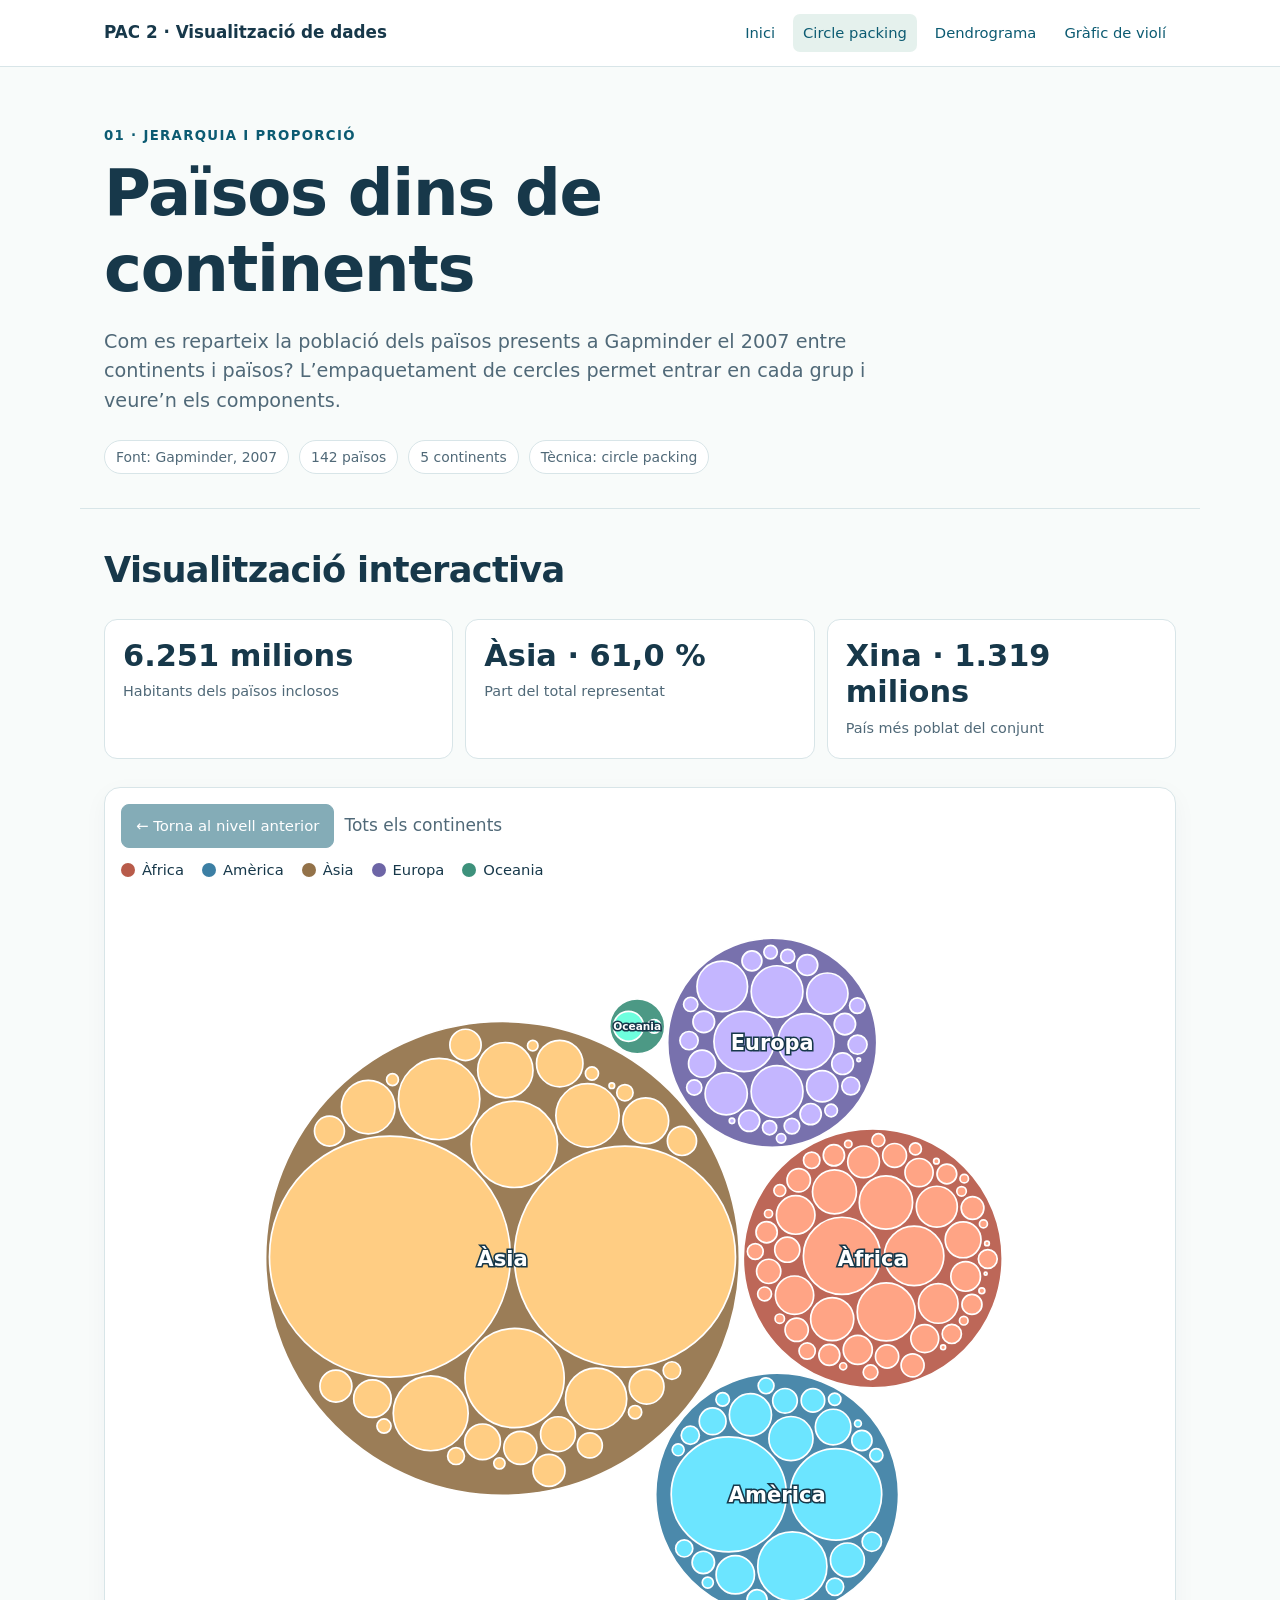
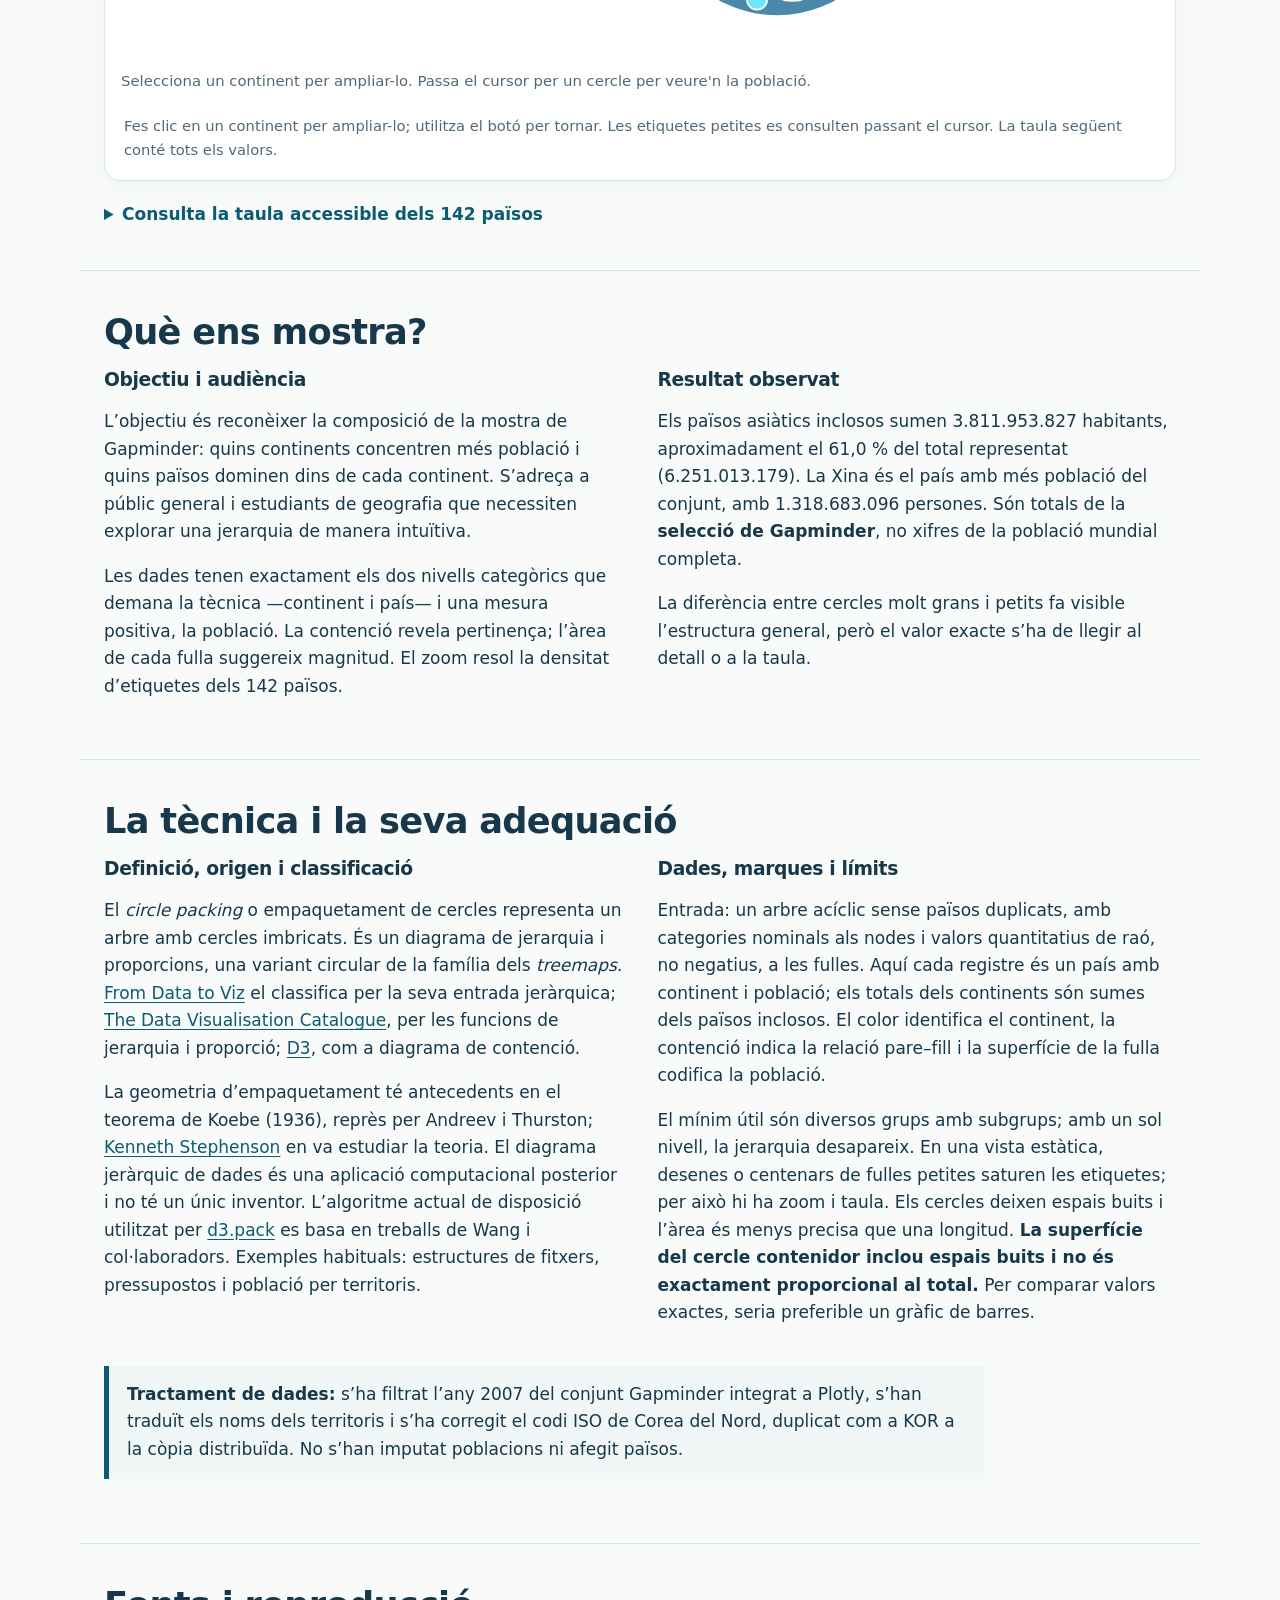
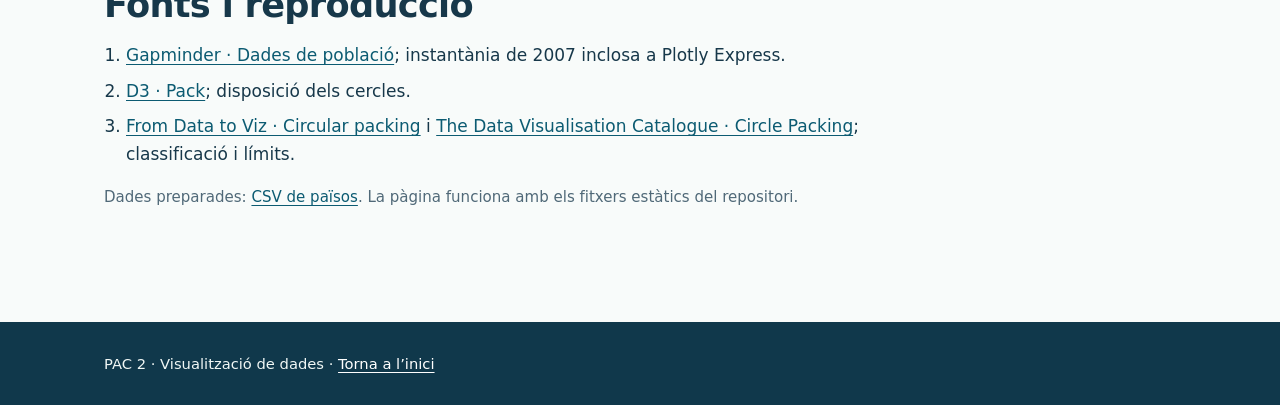
==== circle_packing.html @ 765f24be "codi html + grafics" ====
<!doctype html>
<html lang="ca">
<head>
  <meta charset="utf-8"><meta name="viewport" content="width=device-width, initial-scale=1">
  <meta name="description" content="Circle packing interactiu de la població de 142 països de Gapminder el 2007, amb teoria i interpretació.">
  <title>Circle packing · PAC 2</title><link rel="stylesheet" href="assets/site.css">
</head>
<body>
  <a class="skip" href="#contingut">Ves al contingut</a>
  <header class="site-header"><div class="header-inner"><a class="brand" href="index.html">PAC 2 · Visualització de dades</a><nav class="top-nav" aria-label="Navegació principal"><a href="index.html">Inici</a><a href="circle_packing.html" aria-current="page">Circle packing</a><a href="dendrogram.html">Dendrograma</a><a href="violin_plot.html">Gràfic de violí</a></nav></div></header>
  <main id="contingut">
    <div class="container hero"><p class="eyebrow">01 · Jerarquia i proporció</p><h1>Països dins de continents</h1><p class="lede">Com es reparteix la població dels països presents a Gapminder el 2007 entre continents i països? L’empaquetament de cercles permet entrar en cada grup i veure’n els components.</p><ul class="meta-list"><li>Font: Gapminder, 2007</li><li>142 països</li><li>5 continents</li><li>Tècnica: circle packing</li></ul></div>
    <section class="container section" aria-labelledby="grafica"><h2 id="grafica">Visualització interactiva</h2>
      <div class="stat-grid"><div class="stat"><strong>6.251 milions</strong><span>Habitants dels països inclosos</span></div><div class="stat"><strong>Àsia · 61,0 %</strong><span>Part del total representat</span></div><div class="stat"><strong>Xina · 1.319 milions</strong><span>País més poblat del conjunt</span></div></div>
      <div class="chart-panel">
        <div class="circle-controls"><button id="circle-back" type="button" disabled>← Torna al nivell anterior</button><span id="circle-breadcrumb" aria-live="polite">Tots els continents</span></div>
        <ul class="legend" aria-label="Colors dels continents"><li><span class="swatch" style="background:#b85b4a"></span>Àfrica</li><li><span class="swatch" style="background:#3c7fa4"></span>Amèrica</li><li><span class="swatch" style="background:#937249"></span>Àsia</li><li><span class="swatch" style="background:#6d65a6"></span>Europa</li><li><span class="swatch" style="background:#3d917b"></span>Oceania</li></ul>
        <svg id="circle-chart" role="group" aria-label="Cercles imbricats amb cinc continents i 142 països; la superfície dels cercles de país representa la població el 2007."></svg>
        <div id="circle-tooltip" role="status" aria-live="polite">S’estan carregant les dades.</div>
        <p class="chart-caption">Fes clic en un continent per ampliar-lo; utilitza el botó per tornar. Les etiquetes petites es consulten passant el cursor. La taula següent conté tots els valors.</p>
      </div>
      <details><summary>Consulta la taula accessible dels 142 països</summary><div class="table-wrap"><table id="circle-table"><thead><tr><th>País</th><th>Continent</th><th>Població (persones)</th></tr></thead><tbody id="circle-table-body"></tbody></table></div></details>
    </section>
    <section class="container section" aria-labelledby="lectura"><h2 id="lectura">Què ens mostra?</h2><div class="two-col"><div><h3>Objectiu i audiència</h3><p>L’objectiu és reconèixer la composició de la mostra de Gapminder: quins continents concentren més població i quins països dominen dins de cada continent. S’adreça a públic general i estudiants de geografia que necessiten explorar una jerarquia de manera intuïtiva.</p><p>Les dades tenen exactament els dos nivells categòrics que demana la tècnica —continent i país— i una mesura positiva, la població. La contenció revela pertinença; l’àrea de cada fulla suggereix magnitud. El zoom resol la densitat d’etiquetes dels 142 països.</p></div><div><h3>Resultat observat</h3><p>Els països asiàtics inclosos sumen 3.811.953.827 habitants, aproximadament el 61,0 % del total representat (6.251.013.179). La Xina és el país amb més població del conjunt, amb 1.318.683.096 persones. Són totals de la <strong>selecció de Gapminder</strong>, no xifres de la població mundial completa.</p><p>La diferència entre cercles molt grans i petits fa visible l’estructura general, però el valor exacte s’ha de llegir al detall o a la taula.</p></div></div></section>
    <section class="container section" aria-labelledby="teoria"><h2 id="teoria">La tècnica i la seva adequació</h2>
      <div class="two-col"><div><h3>Definició, origen i classificació</h3><p>El <em>circle packing</em> o empaquetament de cercles representa un arbre amb cercles imbricats. És un diagrama de jerarquia i proporcions, una variant circular de la família dels <em>treemaps</em>. <a href="https://www.data-to-viz.com/graph/circularpacking.html">From Data to Viz</a> el classifica per la seva entrada jeràrquica; <a href="https://datavizcatalogue.com/methods/circle_packing.html">The Data Visualisation Catalogue</a>, per les funcions de jerarquia i proporció; <a href="https://d3js.org/d3-hierarchy">D3</a>, com a diagrama de contenció.</p><p>La geometria d’empaquetament té antecedents en el teorema de Koebe (1936), reprès per Andreev i Thurston; <a href="https://www.circlepack.com/">Kenneth Stephenson</a> en va estudiar la teoria. El diagrama jeràrquic de dades és una aplicació computacional posterior i no té un únic inventor. L’algoritme actual de disposició utilitzat per <a href="https://d3js.org/d3-hierarchy/pack">d3.pack</a> es basa en treballs de Wang i col·laboradors. Exemples habituals: estructures de fitxers, pressupostos i població per territoris.</p></div><div><h3>Dades, marques i límits</h3><p>Entrada: un arbre acíclic sense països duplicats, amb categories nominals als nodes i valors quantitatius de raó, no negatius, a les fulles. Aquí cada registre és un país amb continent i població; els totals dels continents són sumes dels països inclosos. El color identifica el continent, la contenció indica la relació pare–fill i la superfície de la fulla codifica la població.</p><p>El mínim útil són diversos grups amb subgrups; amb un sol nivell, la jerarquia desapareix. En una vista estàtica, desenes o centenars de fulles petites saturen les etiquetes; per això hi ha zoom i taula. Els cercles deixen espais buits i l’àrea és menys precisa que una longitud. <strong>La superfície del cercle contenidor inclou espais buits i no és exactament proporcional al total.</strong> Per comparar valors exactes, seria preferible un gràfic de barres.</p></div></div>
      <div class="callout"><p><strong>Tractament de dades:</strong> s’ha filtrat l’any 2007 del conjunt Gapminder integrat a Plotly, s’han traduït els noms dels territoris i s’ha corregit el codi ISO de Corea del Nord, duplicat com a KOR a la còpia distribuïda. No s’han imputat poblacions ni afegit països.</p></div>
    </section>
    <section class="container section" aria-labelledby="fonts"><h2 id="fonts">Fonts i reproducció</h2><ol class="refs"><li><a href="https://www.gapminder.org/data/">Gapminder · Dades de població</a>; instantània de 2007 inclosa a Plotly Express.</li><li><a href="https://d3js.org/d3-hierarchy/pack">D3 · Pack</a>; disposició dels cercles.</li><li><a href="https://www.data-to-viz.com/graph/circularpacking.html">From Data to Viz · Circular packing</a> i <a href="https://datavizcatalogue.com/methods/circle_packing.html">The Data Visualisation Catalogue · Circle Packing</a>; classificació i límits.</li></ol><p class="note">Dades preparades: <a href="data/circle.csv">CSV de països</a>. La pàgina funciona amb els fitxers estàtics del repositori.</p></section>
  </main>
  <footer class="site-footer"><div class="container">PAC 2 · Visualització de dades · <a href="index.html">Torna a l’inici</a></div></footer>
  <script src="assets/d3.v7.min.js"></script><script src="assets/circle-data.js"></script><script src="assets/circle.js"></script>
</body>
</html>
---- assets/site.css ----
:root {
  color-scheme: light;
  --ink: #17384a;
  --muted: #506978;
  --brand: #0c5b72;
  --line: #d8e5e8;
  --wash: #f1f7f6;
  --paper: #ffffff;
  --accent: #e5f1ed;
}
* { box-sizing: border-box; }
html { scroll-behavior: smooth; }
body { margin: 0; background: #f8fbfa; color: var(--ink); font: 17px/1.62 system-ui, -apple-system, "Segoe UI", sans-serif; }
a { color: var(--brand); text-underline-offset: .18em; }
a:hover { color: #073b4d; }
a:focus-visible, button:focus-visible, circle:focus-visible, summary:focus-visible { outline: 3px solid #d27634; outline-offset: 3px; }
.skip { position: absolute; left: -999px; top: 8px; z-index: 10; background: white; padding: 9px 13px; }
.skip:focus { left: 8px; }
.site-header { border-bottom: 1px solid var(--line); background: white; }
.header-inner, .container { max-width: 1120px; margin: auto; padding-left: 24px; padding-right: 24px; }
.header-inner { display: flex; align-items: center; justify-content: space-between; gap: 18px; padding-top: 14px; padding-bottom: 14px; }
.brand { font-weight: 800; font-size: 1.05rem; color: var(--ink); text-decoration: none; }
.top-nav { display: flex; flex-wrap: wrap; gap: 8px; }
.top-nav a { display: inline-block; padding: 7px 10px; border-radius: 7px; font-size: .92rem; text-decoration: none; }
.top-nav a[aria-current="page"], .top-nav a:hover { background: var(--accent); }
main { min-height: 65vh; }
.hero { padding-top: 58px; padding-bottom: 34px; }
.eyebrow { margin: 0 0 10px; color: var(--brand); font-size: .83rem; font-weight: 800; letter-spacing: .1em; text-transform: uppercase; }
h1, h2, h3 { line-height: 1.18; letter-spacing: -.02em; }
h1 { margin: 0 0 18px; font-size: clamp(2.2rem, 5vw, 4rem); max-width: 850px; }
h2 { font-size: clamp(1.55rem, 3vw, 2.2rem); margin: 0 0 16px; }
h3 { font-size: 1.17rem; margin: 0 0 8px; }
.lede { max-width: 840px; color: var(--muted); font-size: 1.2rem; line-height: 1.55; }
.meta-list { display: flex; flex-wrap: wrap; gap: 10px; padding: 0; margin: 24px 0 0; list-style: none; }
.meta-list li, .pill { display: inline-block; padding: 5px 11px; border: 1px solid var(--line); border-radius: 100px; background: white; color: var(--muted); font-size: .87rem; }
.section { padding-top: 40px; padding-bottom: 42px; border-top: 1px solid var(--line); }
.section > p, .section > ul, .section > ol { max-width: 850px; }
.cards { display: grid; grid-template-columns: repeat(3, minmax(0, 1fr)); gap: 17px; }
.card { display: flex; flex-direction: column; gap: 8px; padding: 23px; border: 1px solid var(--line); border-radius: 16px; background: white; box-shadow: 0 7px 24px #14384a0a; }
.card .number { color: var(--brand); font-weight: 800; }
.card h2 { font-size: 1.45rem; margin: 0; }
.card p { margin: 0 0 10px; color: var(--muted); }
.card a:last-child { margin-top: auto; font-weight: 700; }
.callout { max-width: 880px; border-left: 5px solid var(--brand); padding: 15px 18px; margin: 22px 0; background: var(--wash); }
.callout p { margin: 0; }
.stat-grid { display: grid; grid-template-columns: repeat(3, minmax(0, 1fr)); gap: 12px; margin: 28px 0; }
.stat { border: 1px solid var(--line); background: white; border-radius: 13px; padding: 18px; }
.stat strong { display: block; font-size: clamp(1.35rem, 3vw, 1.9rem); line-height: 1.2; }
.stat span { display: block; color: var(--muted); font-size: .9rem; margin-top: 6px; }
.chart-panel { border: 1px solid var(--line); border-radius: 16px; background: white; padding: 16px; box-shadow: 0 7px 24px #14384a0a; }
.chart-scroll { overflow-x: auto; }
.chart-frame { display: block; border: 0; width: 100%; min-width: 920px; height: 690px; }
.chart-caption { color: var(--muted); font-size: .92rem; margin: 12px 3px 2px; }
.two-col { display: grid; grid-template-columns: repeat(2, minmax(0, 1fr)); gap: 35px; }
.two-col p:first-child, .two-col ul:first-child { margin-top: 0; }
.note { color: var(--muted); font-size: .94rem; }
.refs { padding-left: 22px; }
.refs li { margin-bottom: 8px; }
.circle-controls { display: flex; flex-wrap: wrap; gap: 10px; align-items: center; margin-bottom: 10px; }
button { border: 1px solid var(--brand); border-radius: 8px; background: var(--brand); color: white; padding: 9px 14px; font: inherit; font-size: .93rem; cursor: pointer; }
button:hover { background: #073b4d; }
button:disabled { opacity: .5; cursor: default; }
#circle-breadcrumb { color: var(--muted); }
#circle-chart { width: 100%; max-height: 760px; display: block; }
#circle-tooltip { min-height: 2em; padding: 9px 0; font-size: .93rem; color: var(--muted); }
.legend { display: flex; flex-wrap: wrap; gap: 8px 18px; list-style: none; padding: 0; margin: 6px 0 18px; font-size: .92rem; }
.legend li { display: flex; align-items: center; gap: 7px; }
.swatch { width: 14px; height: 14px; border-radius: 50%; display: inline-block; }
details { max-width: 880px; margin-top: 20px; }
summary { cursor: pointer; color: var(--brand); font-weight: 700; }
.table-wrap { overflow-x: auto; max-height: 480px; overflow-y: auto; margin-top: 12px; border: 1px solid var(--line); }
table { width: 100%; border-collapse: collapse; background: white; }
caption { text-align: left; padding: 12px; color: var(--muted); font-size: .92rem; }
th, td { text-align: left; padding: 8px 12px; border-bottom: 1px solid var(--line); }
th { position: sticky; top: 0; background: var(--wash); }
td:last-child, th:last-child { text-align: right; }
.data-table th:not(:first-child), .data-table td:not(:first-child) { text-align: right; white-space: nowrap; }
.site-footer { background: #10384b; color: #f0f7f5; margin-top: 55px; padding: 30px 0; font-size: .92rem; }
.site-footer a { color: white; }
@media (max-width: 760px) {
  .header-inner { align-items: flex-start; flex-direction: column; }
  .hero { padding-top: 38px; }
  .cards, .stat-grid, .two-col { grid-template-columns: 1fr; }
  .stat-grid { gap: 8px; }
  .container, .header-inner { padding-left: 18px; padding-right: 18px; }
  .section { padding-top: 30px; padding-bottom: 30px; }
}
@media (prefers-reduced-motion: reduce) { html { scroll-behavior: auto; } }
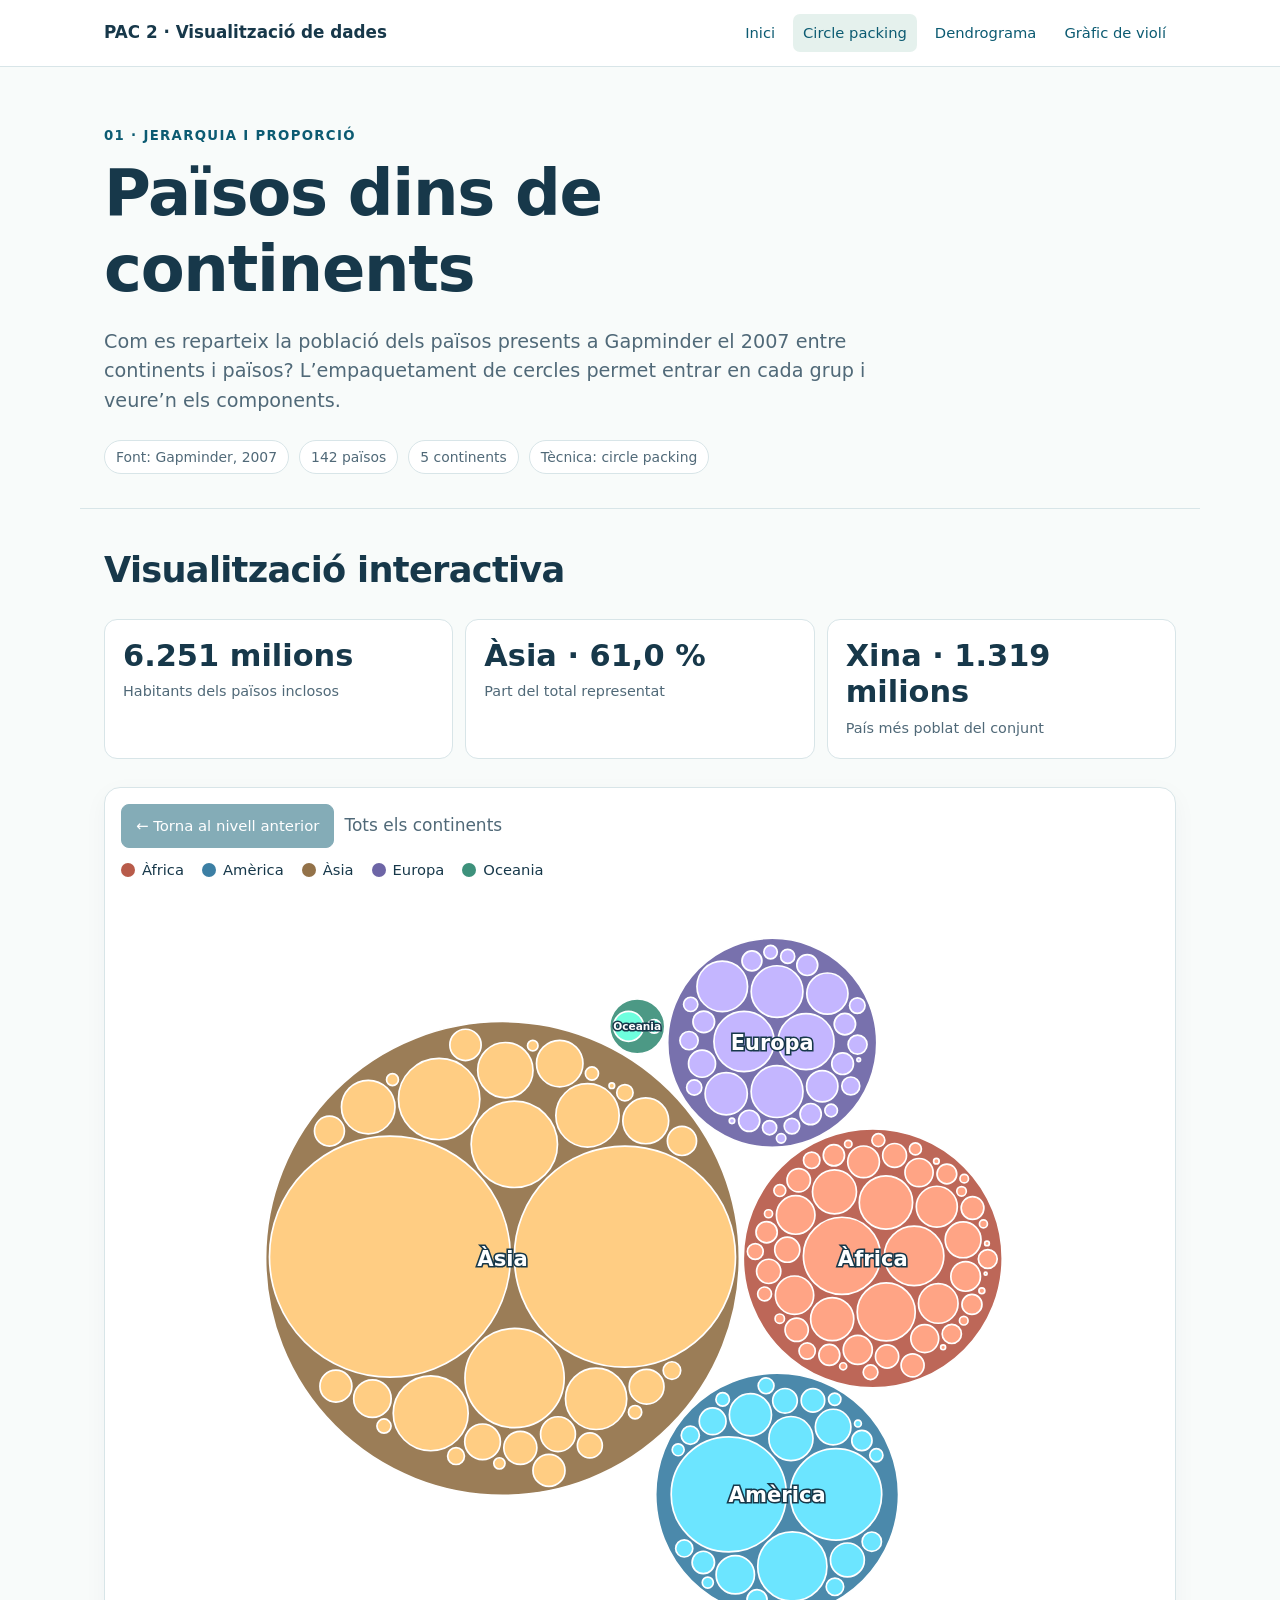
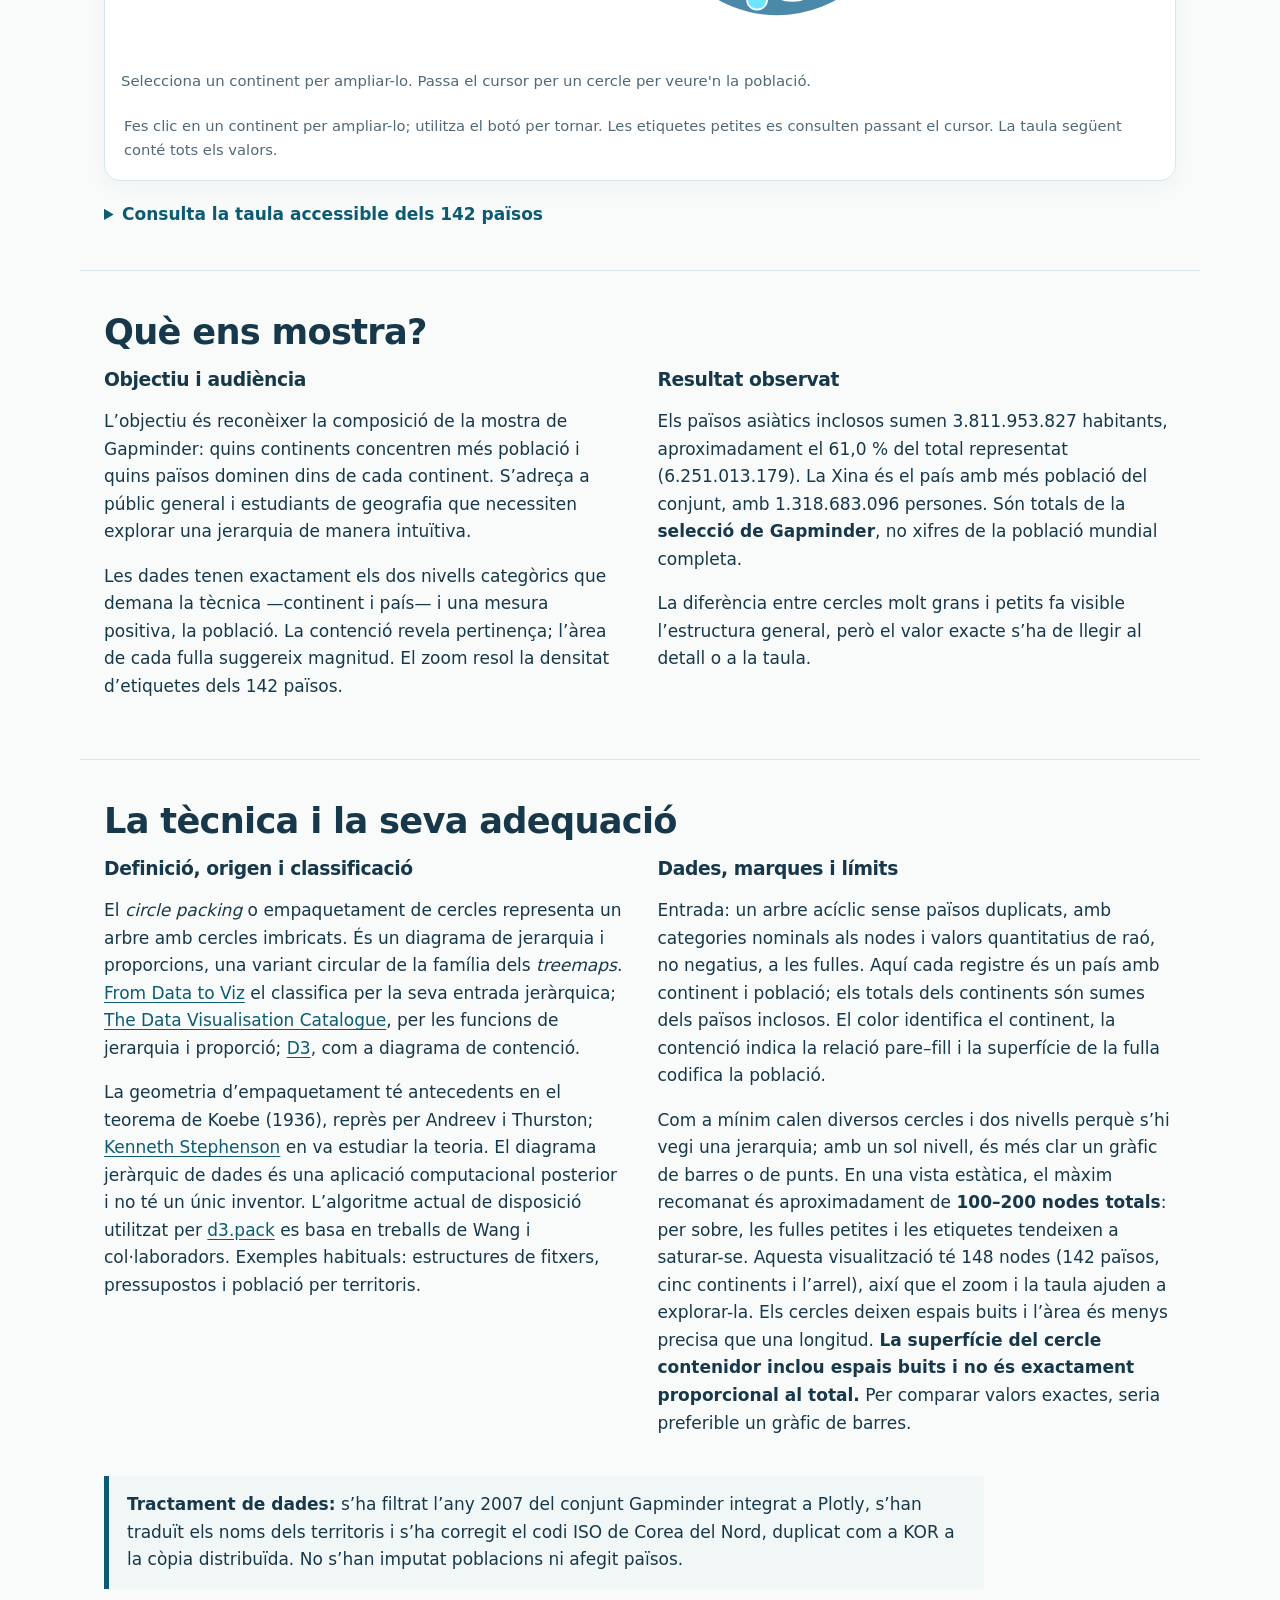
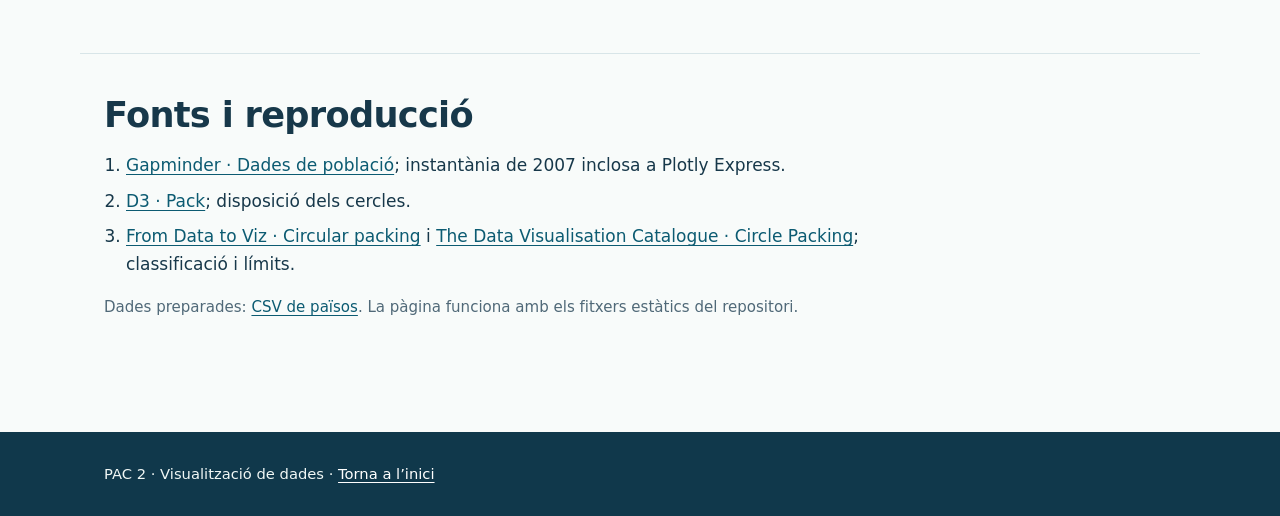
==== commit fcdc1c4e: "afegir etiquetes i canvi variables violin" ====
--- a/circle_packing.html
+++ b/circle_packing.html
@@ -23,7 +23,7 @@
     </section>
     <section class="container section" aria-labelledby="lectura"><h2 id="lectura">Què ens mostra?</h2><div class="two-col"><div><h3>Objectiu i audiència</h3><p>L’objectiu és reconèixer la composició de la mostra de Gapminder: quins continents concentren més població i quins països dominen dins de cada continent. S’adreça a públic general i estudiants de geografia que necessiten explorar una jerarquia de manera intuïtiva.</p><p>Les dades tenen exactament els dos nivells categòrics que demana la tècnica —continent i país— i una mesura positiva, la població. La contenció revela pertinença; l’àrea de cada fulla suggereix magnitud. El zoom resol la densitat d’etiquetes dels 142 països.</p></div><div><h3>Resultat observat</h3><p>Els països asiàtics inclosos sumen 3.811.953.827 habitants, aproximadament el 61,0 % del total representat (6.251.013.179). La Xina és el país amb més població del conjunt, amb 1.318.683.096 persones. Són totals de la <strong>selecció de Gapminder</strong>, no xifres de la població mundial completa.</p><p>La diferència entre cercles molt grans i petits fa visible l’estructura general, però el valor exacte s’ha de llegir al detall o a la taula.</p></div></div></section>
     <section class="container section" aria-labelledby="teoria"><h2 id="teoria">La tècnica i la seva adequació</h2>
-      <div class="two-col"><div><h3>Definició, origen i classificació</h3><p>El <em>circle packing</em> o empaquetament de cercles representa un arbre amb cercles imbricats. És un diagrama de jerarquia i proporcions, una variant circular de la família dels <em>treemaps</em>. <a href="https://www.data-to-viz.com/graph/circularpacking.html">From Data to Viz</a> el classifica per la seva entrada jeràrquica; <a href="https://datavizcatalogue.com/methods/circle_packing.html">The Data Visualisation Catalogue</a>, per les funcions de jerarquia i proporció; <a href="https://d3js.org/d3-hierarchy">D3</a>, com a diagrama de contenció.</p><p>La geometria d’empaquetament té antecedents en el teorema de Koebe (1936), reprès per Andreev i Thurston; <a href="https://www.circlepack.com/">Kenneth Stephenson</a> en va estudiar la teoria. El diagrama jeràrquic de dades és una aplicació computacional posterior i no té un únic inventor. L’algoritme actual de disposició utilitzat per <a href="https://d3js.org/d3-hierarchy/pack">d3.pack</a> es basa en treballs de Wang i col·laboradors. Exemples habituals: estructures de fitxers, pressupostos i població per territoris.</p></div><div><h3>Dades, marques i límits</h3><p>Entrada: un arbre acíclic sense països duplicats, amb categories nominals als nodes i valors quantitatius de raó, no negatius, a les fulles. Aquí cada registre és un país amb continent i població; els totals dels continents són sumes dels països inclosos. El color identifica el continent, la contenció indica la relació pare–fill i la superfície de la fulla codifica la població.</p><p>El mínim útil són diversos grups amb subgrups; amb un sol nivell, la jerarquia desapareix. En una vista estàtica, desenes o centenars de fulles petites saturen les etiquetes; per això hi ha zoom i taula. Els cercles deixen espais buits i l’àrea és menys precisa que una longitud. <strong>La superfície del cercle contenidor inclou espais buits i no és exactament proporcional al total.</strong> Per comparar valors exactes, seria preferible un gràfic de barres.</p></div></div>
+      <div class="two-col"><div><h3>Definició, origen i classificació</h3><p>El <em>circle packing</em> o empaquetament de cercles representa un arbre amb cercles imbricats. És un diagrama de jerarquia i proporcions, una variant circular de la família dels <em>treemaps</em>. <a href="https://www.data-to-viz.com/graph/circularpacking.html">From Data to Viz</a> el classifica per la seva entrada jeràrquica; <a href="https://datavizcatalogue.com/methods/circle_packing.html">The Data Visualisation Catalogue</a>, per les funcions de jerarquia i proporció; <a href="https://d3js.org/d3-hierarchy">D3</a>, com a diagrama de contenció.</p><p>La geometria d’empaquetament té antecedents en el teorema de Koebe (1936), reprès per Andreev i Thurston; <a href="https://www.circlepack.com/">Kenneth Stephenson</a> en va estudiar la teoria. El diagrama jeràrquic de dades és una aplicació computacional posterior i no té un únic inventor. L’algoritme actual de disposició utilitzat per <a href="https://d3js.org/d3-hierarchy/pack">d3.pack</a> es basa en treballs de Wang i col·laboradors. Exemples habituals: estructures de fitxers, pressupostos i població per territoris.</p></div><div><h3>Dades, marques i límits</h3><p>Entrada: un arbre acíclic sense països duplicats, amb categories nominals als nodes i valors quantitatius de raó, no negatius, a les fulles. Aquí cada registre és un país amb continent i població; els totals dels continents són sumes dels països inclosos. El color identifica el continent, la contenció indica la relació pare–fill i la superfície de la fulla codifica la població.</p><p>Com a mínim calen diversos cercles i dos nivells perquè s’hi vegi una jerarquia; amb un sol nivell, és més clar un gràfic de barres o de punts. En una vista estàtica, el màxim recomanat és aproximadament de <strong>100–200 nodes totals</strong>: per sobre, les fulles petites i les etiquetes tendeixen a saturar-se. Aquesta visualització té 148 nodes (142 països, cinc continents i l’arrel), així que el zoom i la taula ajuden a explorar-la. Els cercles deixen espais buits i l’àrea és menys precisa que una longitud. <strong>La superfície del cercle contenidor inclou espais buits i no és exactament proporcional al total.</strong> Per comparar valors exactes, seria preferible un gràfic de barres.</p></div></div>
       <div class="callout"><p><strong>Tractament de dades:</strong> s’ha filtrat l’any 2007 del conjunt Gapminder integrat a Plotly, s’han traduït els noms dels territoris i s’ha corregit el codi ISO de Corea del Nord, duplicat com a KOR a la còpia distribuïda. No s’han imputat poblacions ni afegit països.</p></div>
     </section>
     <section class="container section" aria-labelledby="fonts"><h2 id="fonts">Fonts i reproducció</h2><ol class="refs"><li><a href="https://www.gapminder.org/data/">Gapminder · Dades de població</a>; instantània de 2007 inclosa a Plotly Express.</li><li><a href="https://d3js.org/d3-hierarchy/pack">D3 · Pack</a>; disposició dels cercles.</li><li><a href="https://www.data-to-viz.com/graph/circularpacking.html">From Data to Viz · Circular packing</a> i <a href="https://datavizcatalogue.com/methods/circle_packing.html">The Data Visualisation Catalogue · Circle Packing</a>; classificació i límits.</li></ol><p class="note">Dades preparades: <a href="data/circle.csv">CSV de països</a>. La pàgina funciona amb els fitxers estàtics del repositori.</p></section>
